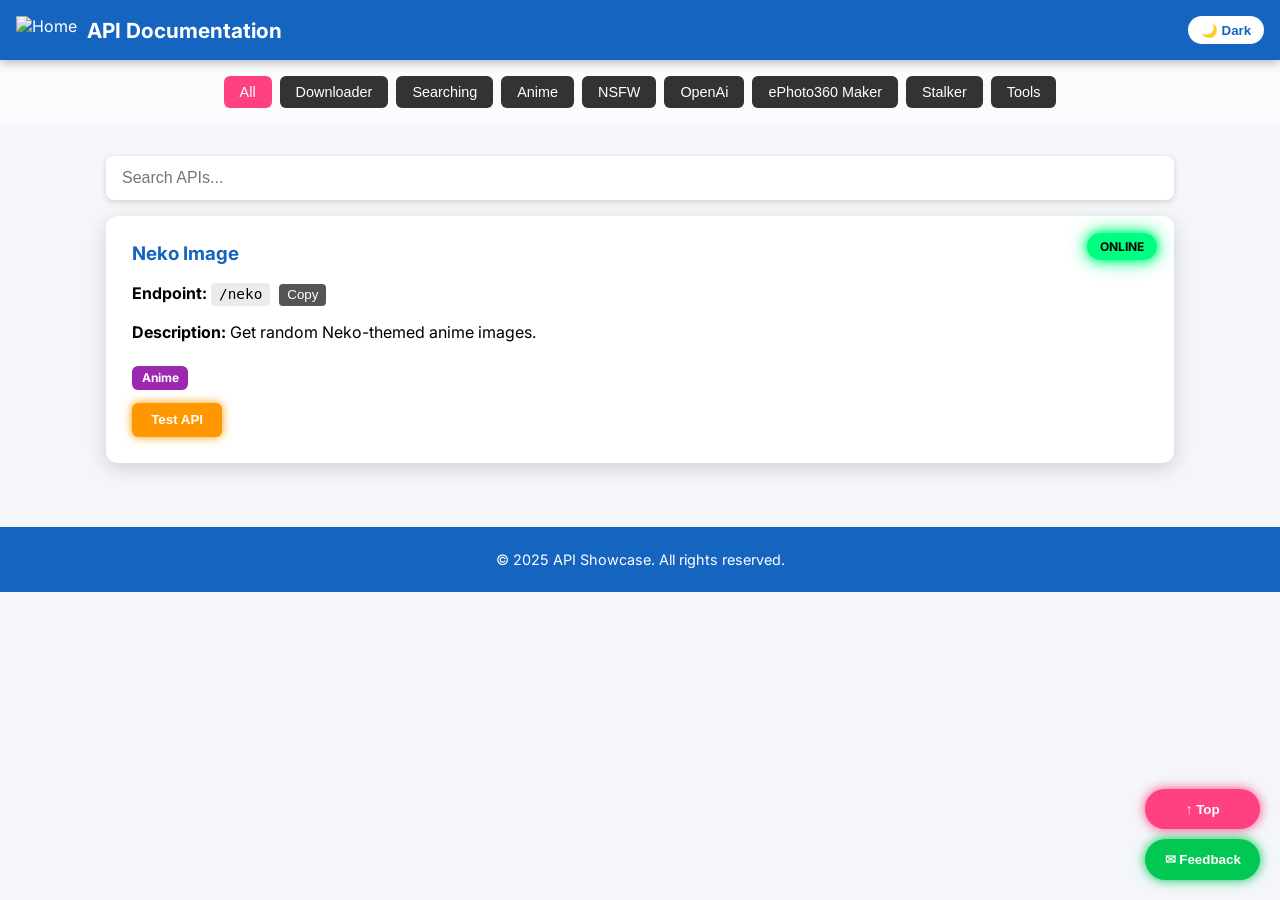
==== do.html @ c7c77e3b "Create do.html" ====
<!DOCTYPE html>
<html lang="en">
<head>
  <meta charset="UTF-8" />
  <meta name="viewport" content="width=device-width, initial-scale=1.0" />
  <title>API Documentation</title>
  <link href="https://fonts.googleapis.com/css2?family=Inter:wght@400;600&display=swap" rel="stylesheet" />
  <style>
    * { box-sizing: border-box; transition: background 0.3s, color 0.3s; }
    body {
      margin: 0;
      font-family: 'Inter', sans-serif;
      background: #f4f6fa;   /* light mode background */
      color: #000;
      scroll-behavior: smooth;
    }

    /* Dark Mode */
    body.dark {
      background: #121212;
      color: #e0e0e0;
    }
    body.dark header { background: #222; }
    body.dark .filters { background: rgba(255,255,255,0.05); }
    body.dark .api-item { background: #1e1e1e; color: #e0e0e0; }
    body.dark .api-item h3 { color: #90caf9; }
    body.dark footer { background: #222; }

    header {
      background: #1565c0; color: #fff; padding: 1rem;
      display: flex; align-items: center; justify-content: space-between;
      position: sticky; top: 0; z-index: 1000;
      box-shadow: 0 2px 10px rgba(0,0,0,0.3);
    }
    .left-head { display: flex; align-items: center; gap: 10px; }
    .left-head img { height: 28px; }
    h1 { font-size: 1.3rem; margin: 0; }

    /* Dark mode toggle */
    .toggle-btn {
      background: #fff; color: #1565c0;
      border: none; border-radius: 20px;
      padding: 0.4rem 0.8rem; cursor: pointer;
      font-weight: bold; transition: 0.3s;
    }
    body.dark .toggle-btn {
      background: #444; color: #fff;
    }

    /* Filters */
    .filters {
      display: flex; flex-wrap: wrap; gap: 0.5rem;
      justify-content: center; padding: 1rem;
      background: rgba(255,255,255,0.6); backdrop-filter: blur(6px);
      position: sticky; top: 60px; z-index: 999;
    }
    .filters button {
      padding: 0.5rem 1rem; border: none; border-radius: 6px;
      background: #333; color: #fff; font-size: 0.9rem; cursor: pointer;
      transition: 0.3s;
    }
    .filters .active { background: #ff4081; }

    .container { max-width: 1100px; margin: 0 auto; padding: 1rem; }
    #searchInput {
      width: 100%; padding: 0.8rem 1rem;
      border-radius: 8px; border: none;
      margin: 1rem 0; font-size: 1rem;
      background: #fff; color: #000;
      box-shadow: 0 2px 6px rgba(0,0,0,0.15);
    }
    body.dark #searchInput {
      background: #1e1e1e; color: #fff;
    }

    /* API Cards */
    .api-list {
      display: grid;
      grid-template-columns: repeat(auto-fit, minmax(450px, 1fr));
      gap: 1.5rem;
    }
    .api-item {
      background: #fff;
      border-radius: 12px; padding: 1.5rem;
      border: 2px solid transparent;
      box-shadow: 0 6px 20px rgba(0,0,0,0.15);
      position: relative; transition: 0.3s;
      color: #000;
    }
    .api-item:hover {
      border-color: #1e88e5; 
      box-shadow: 0 0 20px #1e88e5;
      transform: translateY(-5px);
    }
    .api-item h3 { margin-top: 0; color: #1565c0; }

    code {
      background: rgba(0,0,0,0.08);
      padding: 0.2rem 0.5rem;
      border-radius: 4px; font-size: 0.9rem;
    }

    /* Neon feature tags */
    .feature {
      display: inline-block;
      font-size: 0.75rem;
      padding: 0.3rem 0.6rem;
      border-radius: 6px;
      margin-top: 0.5rem;
      font-weight: bold;
      color: #fff;
    }
    .feature.Anime { background: #9c27b0; }
    .feature.Downloader { background: #03a9f4; }
    .feature.Searching { background: #4caf50; }
    .feature.NSFW { background: #e91e63; }
    .feature.OpenAi { background: #ff5722; }
    .feature.Tools { background: #8bc34a; }
    .feature.Stalker { background: #673ab7; }
    .feature.ePhoto360 { background: #00bcd4; }

    /* Buttons */
    .btn {
      margin-top: 0.8rem;
      padding: 0.6rem 1.2rem;
      border: none; border-radius: 6px;
      color: #fff; font-weight: bold;
      cursor: pointer; transition: 0.3s;
    }
    .test-btn { background: #ff9800; box-shadow: 0 0 10px #ff9800; }
    .btn:hover { opacity: 0.9; }

    /* Copy button */
    .copy-btn {
      background: #555; color: white;
      border: none; padding: 0.2rem 0.5rem;
      border-radius: 4px; margin-left: 5px; cursor: pointer;
    }

    /* Neon status pill */
    .status-btn {
      position: absolute; top: 15px; right: 15px;
      font-size: 0.75rem; font-weight: bold;
      padding: 0.4rem 0.8rem;
      border-radius: 50px;
      text-transform: uppercase;
    }
    .status-online {
      background: #00ff80;
      color: #000;
      box-shadow: 0 0 10px #00ff80, 0 0 20px #00ff80;
    }
    .status-offline {
      background: #ff1744;
      color: #fff;
      box-shadow: 0 0 10px #ff1744, 0 0 20px #ff1744;
    }

    footer {
      margin-top: 3rem; padding: 1.5rem; text-align: center;
      background: #1565c0; color: white; font-size: 0.9rem;
    }
    body.dark footer { background: #111; }

    /* Floating buttons */
    .floating-btn {
      position: fixed; bottom: 20px; right: 20px;
      display: flex; flex-direction: column; gap: 10px;
    }
    .float {
      background: #ff4081;
      color: #fff; border: none; border-radius: 50px;
      padding: 0.8rem 1.2rem; cursor: pointer;
      box-shadow: 0 0 12px #ff4081;
      font-weight: bold; transition: 0.3s;
    }
    .float:hover { opacity: 0.9; }
    .feedback-btn { background: #00c853; box-shadow: 0 0 12px #00c853; }
  </style>
</head>
<body>
  <header>
    <div class="left-head">
      <img src="https://cdn-icons-png.flaticon.com/512/25/25694.png" alt="Home" />
      <h1>API Documentation</h1>
    </div>
    <button class="toggle-btn" onclick="toggleDarkMode()">🌙 Dark</button>
  </header>

  <div class="filters">
    <button class="active" data-category="all">All</button>
    <button data-category="Downloader">Downloader</button>
    <button data-category="Searching">Searching</button>
    <button data-category="Anime">Anime</button>
    <button data-category="NSFW">NSFW</button>
    <button data-category="OpenAi">OpenAi</button>
    <button data-category="ePhoto360">ePhoto360 Maker</button>
    <button data-category="Stalker">Stalker</button>
    <button data-category="Tools">Tools</button>
  </div>

  <main class="container">
    <input type="text" id="searchInput" placeholder="Search APIs..." />

    <div class="api-list" id="apiList">
      <!-- Example API item -->
      <div class="api-item" data-category="Anime">
        <span class="status-btn status-online">ONLINE</span>
        <h3>Neko Image</h3>
        <p><strong>Endpoint:</strong> <code>/neko</code>
          <button class="copy-btn" onclick="copyToClipboard('/neko')">Copy</button>
        </p>
        <p><strong>Description:</strong> Get random Neko-themed anime images.</p>
        <span class="feature Anime">Anime</span><br/>
        <button class="btn test-btn" onclick="openEndpoint('/neko')">Test API</button>
      </div>
    </div>
  </main>

  <footer>&copy; 2025 API Showcase. All rights reserved.</footer>

  <div class="floating-btn">
    <button id="scrollTopBtn" class="float" onclick="scrollToTop()">↑ Top</button>
    <button class="float feedback-btn" onclick="openFeedback()">✉ Feedback</button>
  </div>

  <script>
    // Dark mode toggle
    function toggleDarkMode() {
      document.body.classList.toggle("dark");
      const btn = document.querySelector(".toggle-btn");
      if (document.body.classList.contains("dark")) {
        btn.textContent = "☀ Light";
        localStorage.setItem("theme", "dark");
      } else {
        btn.textContent = "🌙 Dark";
        localStorage.setItem("theme", "light");
      }
    }
    if (localStorage.getItem("theme") === "dark") {
      document.body.classList.add("dark");
      document.querySelector(".toggle-btn").textContent = "☀ Light";
    }

    // Filter
    const filterButtons = document.querySelectorAll(".filters button");
    const apiItems = document.querySelectorAll(".api-item");
    filterButtons.forEach(btn => {
      btn.addEventListener("click", () => {
        filterButtons.forEach(b => b.classList.remove("active"));
        btn.classList.add("active");
        const cat = btn.getAttribute("data-category").toLowerCase();
        apiItems.forEach(item => {
          const itemCat = item.getAttribute("data-category").toLowerCase();
          item.style.display = (cat === "all" || cat === itemCat) ? "block" : "none";
        });
      });
    });

    // Search
    const searchInput = document.getElementById("searchInput");
    searchInput.addEventListener("input", () => {
      const val = searchInput.value.toLowerCase();
      apiItems.forEach(item => {
        item.style.display = item.innerText.toLowerCase().includes(val) ? "block" : "none";
      });
    });

    // Copy
    function copyToClipboard(text) {
      navigator.clipboard.writeText(text).then(() => {
        alert("Copied: " + text);
      });
    }

    // Test API open
    function openEndpoint(endpoint) {
      window.open(endpoint, "_blank");
    }

    // Scroll button
    function scrollToTop() { window.scrollTo({ top: 0, behavior: "smooth" }); }

    // Feedback
    function openFeedback() {
      window.location.href = "mailto:yourmail@example.com?subject=API Feedback";
    }
  </script>
</body>
</html>
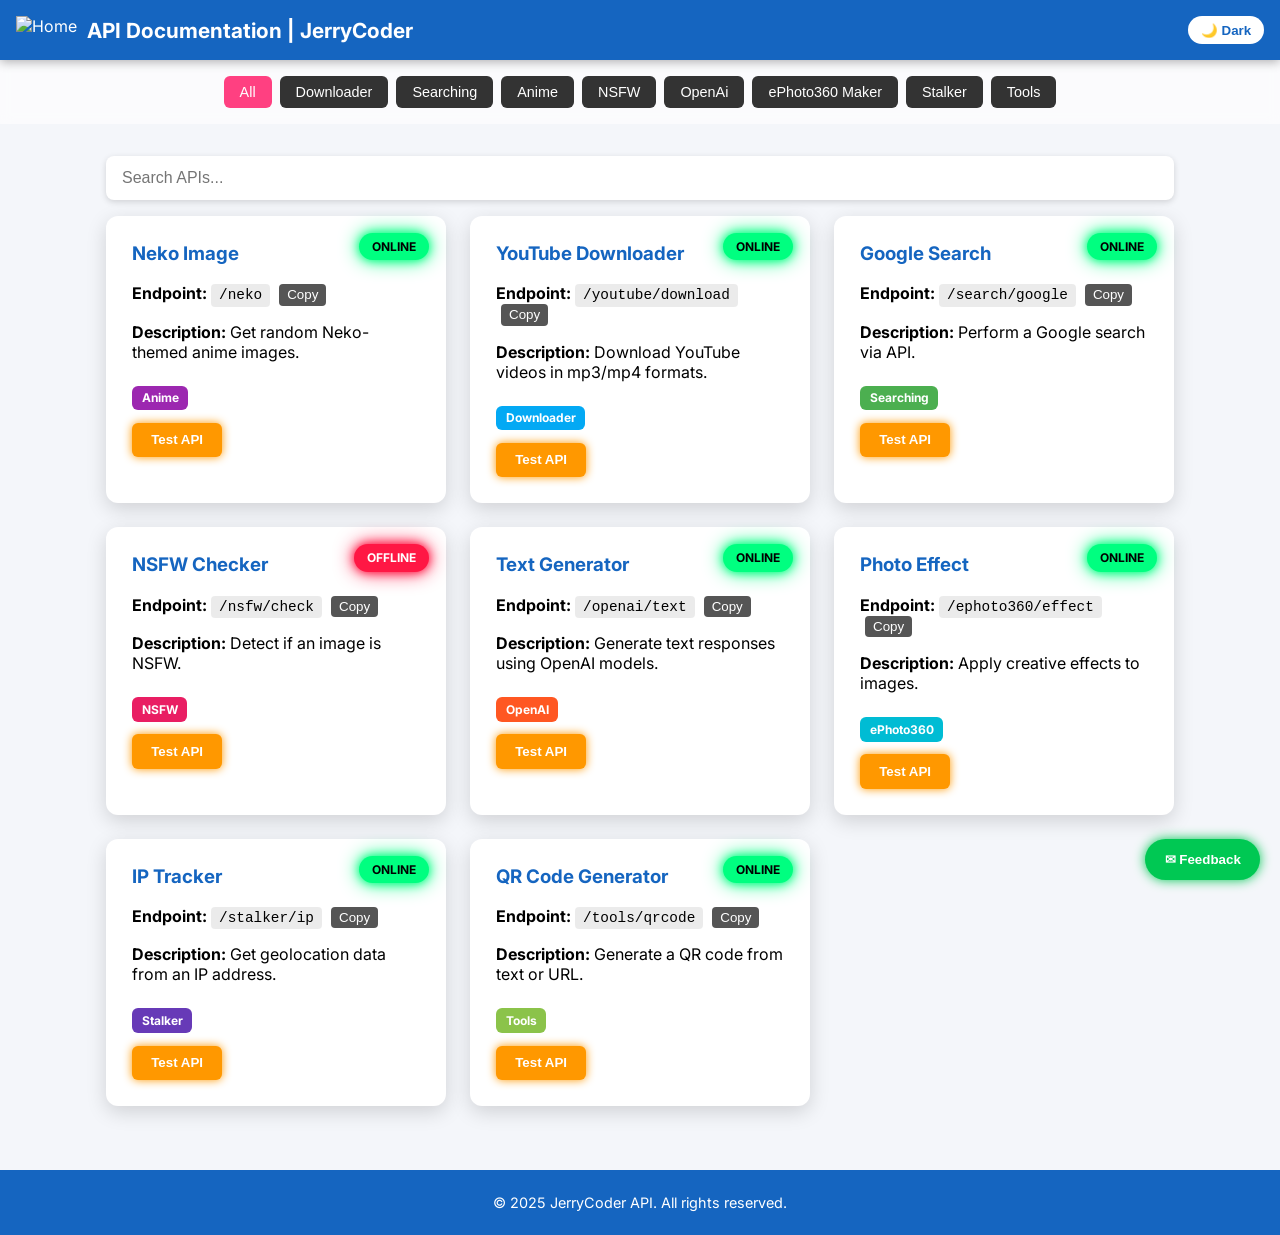
==== commit 0ef144d6: "Update do.html" ====
--- a/do.html
+++ b/do.html
@@ -2,24 +2,21 @@
 <html lang="en">
 <head>
   <meta charset="UTF-8" />
-  <meta name="viewport" content="width=device-width, initial-scale=1.0" />
-  <title>API Documentation</title>
+  <meta name="viewport" content="width=device-width, initial-scale=1.0, maximum-scale=1.0, user-scalable=no" />
+  <title>API Documentation | JerryCoder</title>
   <link href="https://fonts.googleapis.com/css2?family=Inter:wght@400;600&display=swap" rel="stylesheet" />
   <style>
     * { box-sizing: border-box; transition: background 0.3s, color 0.3s; }
     body {
       margin: 0;
       font-family: 'Inter', sans-serif;
-      background: #f4f6fa;   /* light mode background */
+      background: #f4f6fa;
       color: #000;
       scroll-behavior: smooth;
     }
 
     /* Dark Mode */
-    body.dark {
-      background: #121212;
-      color: #e0e0e0;
-    }
+    body.dark { background: #121212; color: #e0e0e0; }
     body.dark header { background: #222; }
     body.dark .filters { background: rgba(255,255,255,0.05); }
     body.dark .api-item { background: #1e1e1e; color: #e0e0e0; }
@@ -36,18 +33,14 @@
     .left-head img { height: 28px; }
     h1 { font-size: 1.3rem; margin: 0; }
 
-    /* Dark mode toggle */
     .toggle-btn {
       background: #fff; color: #1565c0;
       border: none; border-radius: 20px;
       padding: 0.4rem 0.8rem; cursor: pointer;
       font-weight: bold; transition: 0.3s;
     }
-    body.dark .toggle-btn {
-      background: #444; color: #fff;
-    }
-
-    /* Filters */
+    body.dark .toggle-btn { background: #444; color: #fff; }
+
     .filters {
       display: flex; flex-wrap: wrap; gap: 0.5rem;
       justify-content: center; padding: 1rem;
@@ -69,14 +62,12 @@
       background: #fff; color: #000;
       box-shadow: 0 2px 6px rgba(0,0,0,0.15);
     }
-    body.dark #searchInput {
-      background: #1e1e1e; color: #fff;
-    }
+    body.dark #searchInput { background: #1e1e1e; color: #fff; }
 
     /* API Cards */
     .api-list {
       display: grid;
-      grid-template-columns: repeat(auto-fit, minmax(450px, 1fr));
+      grid-template-columns: repeat(auto-fit, minmax(280px, 1fr));
       gap: 1.5rem;
     }
     .api-item {
@@ -100,7 +91,7 @@
       border-radius: 4px; font-size: 0.9rem;
     }
 
-    /* Neon feature tags */
+    /* Feature tags */
     .feature {
       display: inline-block;
       font-size: 0.75rem;
@@ -119,7 +110,6 @@
     .feature.Stalker { background: #673ab7; }
     .feature.ePhoto360 { background: #00bcd4; }
 
-    /* Buttons */
     .btn {
       margin-top: 0.8rem;
       padding: 0.6rem 1.2rem;
@@ -130,14 +120,12 @@
     .test-btn { background: #ff9800; box-shadow: 0 0 10px #ff9800; }
     .btn:hover { opacity: 0.9; }
 
-    /* Copy button */
     .copy-btn {
       background: #555; color: white;
       border: none; padding: 0.2rem 0.5rem;
       border-radius: 4px; margin-left: 5px; cursor: pointer;
     }
 
-    /* Neon status pill */
     .status-btn {
       position: absolute; top: 15px; right: 15px;
       font-size: 0.75rem; font-weight: bold;
@@ -182,7 +170,7 @@
   <header>
     <div class="left-head">
       <img src="https://cdn-icons-png.flaticon.com/512/25/25694.png" alt="Home" />
-      <h1>API Documentation</h1>
+      <h1>API Documentation | JerryCoder</h1>
     </div>
     <button class="toggle-btn" onclick="toggleDarkMode()">🌙 Dark</button>
   </header>
@@ -214,18 +202,99 @@
         <span class="feature Anime">Anime</span><br/>
         <button class="btn test-btn" onclick="openEndpoint('/neko')">Test API</button>
       </div>
+     
+    <div class="api-item" data-category="Downloader">
+        <span class="status-btn status-online">ONLINE</span>
+        <h3>YouTube Downloader</h3>
+        <p><strong>Endpoint:</strong> <code>/youtube/download</code>
+          <button class="copy-btn" onclick="copyToClipboard('/youtube/download')">Copy</button>
+        </p>
+        <p><strong>Description:</strong> Download YouTube videos in mp3/mp4 formats.</p>
+        <span class="feature Downloader">Downloader</span><br/>
+        <button class="btn test-btn" onclick="openEndpoint('/neko')">Test API</button>
+      </div>
+
+      <!-- Searching -->
+      <div class="api-item" data-category="Searching">
+        <span class="status-btn status-online">ONLINE</span>
+        <h3>Google Search</h3>
+        <p><strong>Endpoint:</strong> <code>/search/google</code>
+          <button class="copy-btn" onclick="copyToClipboard('/search/google')">Copy</button>
+        </p>
+        <p><strong>Description:</strong> Perform a Google search via API.</p>
+        <span class="feature Searching">Searching</span><br/>
+        <button class="btn test-btn" onclick="openEndpoint('/neko')">Test API</button>
+      </div>
+
+      <!-- NSFW -->
+      <div class="api-item" data-category="NSFW">
+        <span class="status-btn status-offline">OFFLINE</span>
+        <h3>NSFW Checker</h3>
+        <p><strong>Endpoint:</strong> <code>/nsfw/check</code>
+          <button class="copy-btn" onclick="copyToClipboard('/nsfw/check')">Copy</button>
+        </p>
+        <p><strong>Description:</strong> Detect if an image is NSFW.</p>
+        <span class="feature NSFW">NSFW</span><br/>
+        <button class="btn test-btn" onclick="openEndpoint('/neko')">Test API</button>
+      </div>
+
+      <!-- OpenAI -->
+      <div class="api-item" data-category="OpenAi">
+        <span class="status-btn status-online">ONLINE</span>
+        <h3>Text Generator</h3>
+        <p><strong>Endpoint:</strong> <code>/openai/text</code>
+          <button class="copy-btn" onclick="copyToClipboard('/openai/text')">Copy</button>
+        </p>
+        <p><strong>Description:</strong> Generate text responses using OpenAI models.</p>
+        <span class="feature OpenAi">OpenAI</span><br/>
+        <button class="btn test-btn" onclick="openEndpoint('/neko')">Test API</button>
+      </div>
+
+      <!-- ePhoto360 -->
+      <div class="api-item" data-category="ePhoto360">
+        <span class="status-btn status-online">ONLINE</span>
+        <h3>Photo Effect</h3>
+        <p><strong>Endpoint:</strong> <code>/ephoto360/effect</code>
+          <button class="copy-btn" onclick="copyToClipboard('/ephoto360/effect')">Copy</button>
+        </p>
+        <p><strong>Description:</strong> Apply creative effects to images.</p>
+        <span class="feature ePhoto360">ePhoto360</span><br/>
+        <button class="btn test-btn" onclick="openEndpoint('/neko')">Test API</button>
+      </div>
+
+      <!-- Stalker -->
+      <div class="api-item" data-category="Stalker">
+        <span class="status-btn status-online">ONLINE</span>
+        <h3>IP Tracker</h3>
+        <p><strong>Endpoint:</strong> <code>/stalker/ip</code>
+          <button class="copy-btn" onclick="copyToClipboard('/stalker/ip')">Copy</button>
+        </p>
+        <p><strong>Description:</strong> Get geolocation data from an IP address.</p>
+        <span class="feature Stalker">Stalker</span><br/>
+        <button class="btn test-btn" onclick="openEndpoint('/neko')">Test API</button>
+      </div>
+
+      <!-- Tools -->
+      <div class="api-item" data-category="Tools">
+        <span class="status-btn status-online">ONLINE</span>
+        <h3>QR Code Generator</h3>
+        <p><strong>Endpoint:</strong> <code>/tools/qrcode</code>
+          <button class="copy-btn" onclick="copyToClipboard('/tools/qrcode')">Copy</button>
+        </p>
+        <p><strong>Description:</strong> Generate a QR code from text or URL.</p>
+        <span class="feature Tools">Tools</span><br/>
+        <button class="btn test-btn" onclick="openEndpoint('/neko')">Test API</button>
+      </div>
     </div>
   </main>
 
-  <footer>&copy; 2025 API Showcase. All rights reserved.</footer>
+  <footer>&copy; 2025 JerryCoder API. All rights reserved.</footer>
 
   <div class="floating-btn">
-    <button id="scrollTopBtn" class="float" onclick="scrollToTop()">↑ Top</button>
     <button class="float feedback-btn" onclick="openFeedback()">✉ Feedback</button>
   </div>
 
   <script>
-    // Dark mode toggle
     function toggleDarkMode() {
       document.body.classList.toggle("dark");
       const btn = document.querySelector(".toggle-btn");
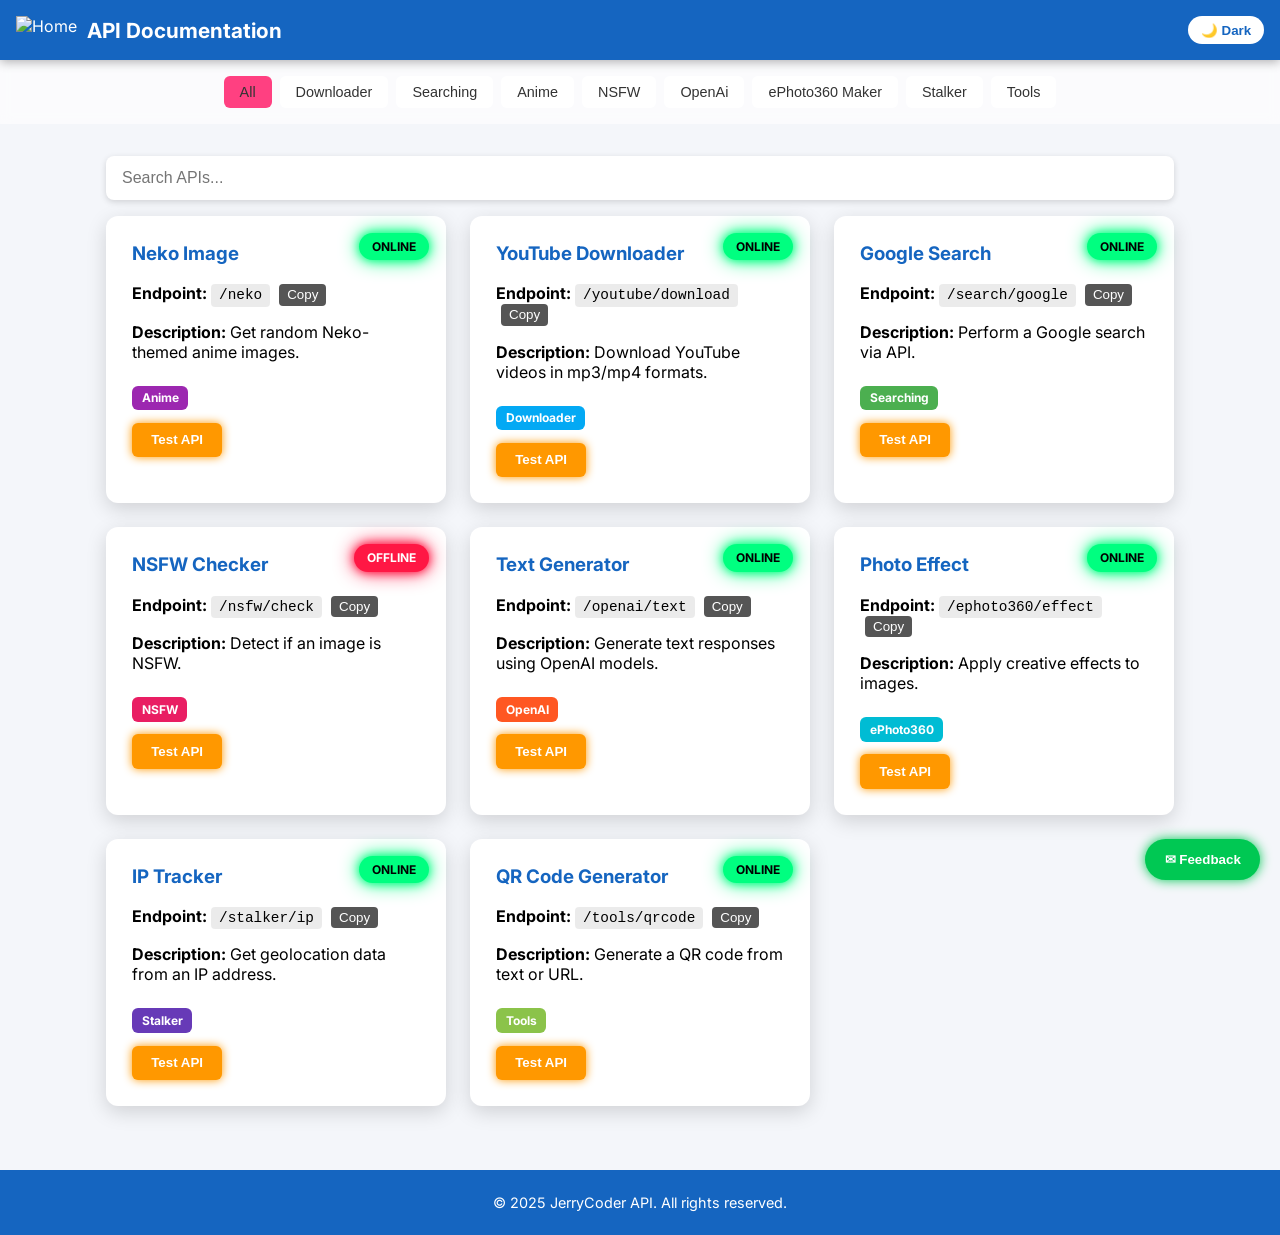
==== commit 3bbea991: "Update do.html" ====
--- a/do.html
+++ b/do.html
@@ -49,7 +49,7 @@
     }
     .filters button {
       padding: 0.5rem 1rem; border: none; border-radius: 6px;
-      background: #333; color: #fff; font-size: 0.9rem; cursor: pointer;
+      background: #fff; color: #333; font-size: 0.9rem; cursor: pointer;
       transition: 0.3s;
     }
     .filters .active { background: #ff4081; }
@@ -170,7 +170,7 @@
   <header>
     <div class="left-head">
       <img src="https://cdn-icons-png.flaticon.com/512/25/25694.png" alt="Home" />
-      <h1>API Documentation | JerryCoder</h1>
+      <h1>API Documentation</h1>
     </div>
     <button class="toggle-btn" onclick="toggleDarkMode()">🌙 Dark</button>
   </header>
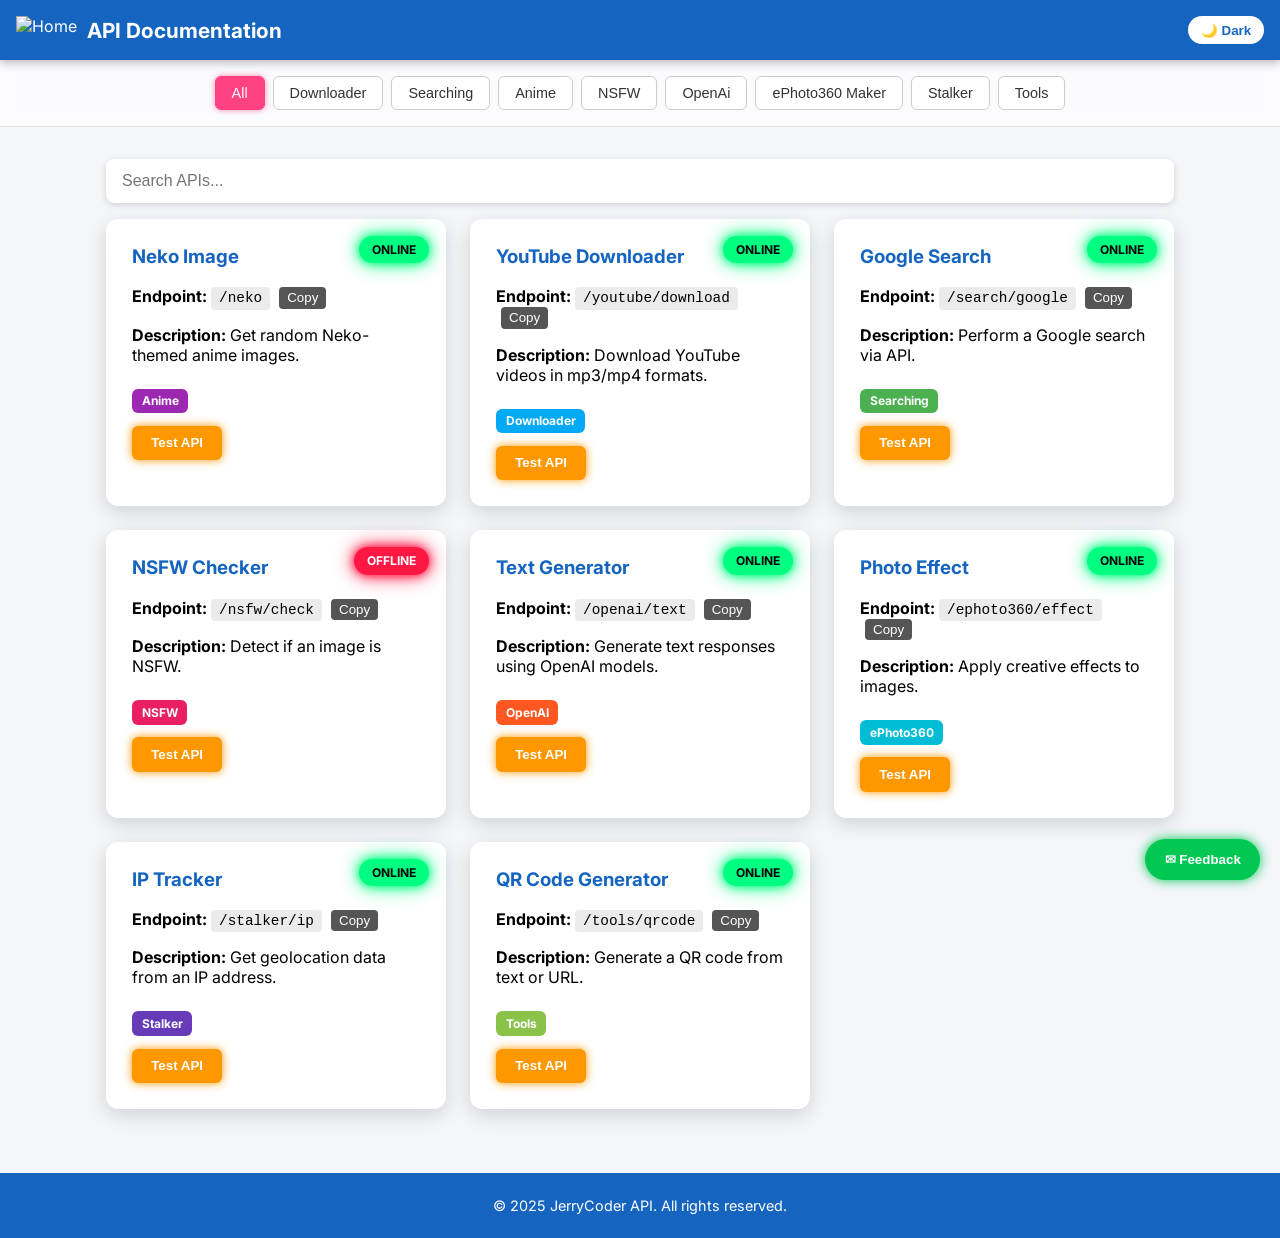
==== commit 9961c89f: "Update do.html" ====
--- a/do.html
+++ b/do.html
@@ -42,17 +42,64 @@
     body.dark .toggle-btn { background: #444; color: #fff; }
 
     .filters {
-      display: flex; flex-wrap: wrap; gap: 0.5rem;
-      justify-content: center; padding: 1rem;
-      background: rgba(255,255,255,0.6); backdrop-filter: blur(6px);
-      position: sticky; top: 60px; z-index: 999;
-    }
-    .filters button {
-      padding: 0.5rem 1rem; border: none; border-radius: 6px;
-      background: #fff; color: #333; font-size: 0.9rem; cursor: pointer;
-      transition: 0.3s;
-    }
-    .filters .active { background: #ff4081; }
+  display: flex;
+  flex-wrap: wrap;
+  gap: 0.5rem;
+  justify-content: center;
+  padding: 1rem;
+  background: rgba(255, 255, 255, 0.6);
+  backdrop-filter: blur(6px);
+  position: sticky;
+  top: 60px;
+  z-index: 999;
+  border-bottom: 1px solid rgba(0, 0, 0, 0.1); /* subtle bottom line */
+}
+
+.filters button {
+  padding: 0.5rem 1rem;
+  border: 1px solid #ccc;          /* box line */
+  border-radius: 6px;
+  background: #fff;
+  color: #333;
+  font-size: 0.9rem;
+  cursor: pointer;
+  transition: 0.3s;
+}
+
+.filters button:hover {
+  background: #f0f0f0;
+  border-color: #999;
+}
+
+.filters .active {
+  background: #ff4081;
+  color: #fff;
+  border: 1px solid #ff4081;
+  box-shadow: 0 0 6px rgba(255, 64, 129, 0.6); /* neon glow */
+}
+
+body.dark .filters {
+  background: rgba(30, 30, 30, 0.6);
+  border-bottom: 1px solid rgba(255, 255, 255, 0.1);
+}
+
+body.dark .filters button {
+  background: #2b2b2b;
+  color: #fff;
+  border: 1px solid #555;
+}
+
+body.dark .filters button:hover {
+  background: #3a3a3a;
+  border-color: #888;
+}
+
+body.dark .filters .active {
+  background: #ff4081;
+  border-color: #ff4081;
+  box-shadow: 0 0 6px rgba(255, 64, 129, 0.8);
+}
+
 
     .container { max-width: 1100px; margin: 0 auto; padding: 1rem; }
     #searchInput {
